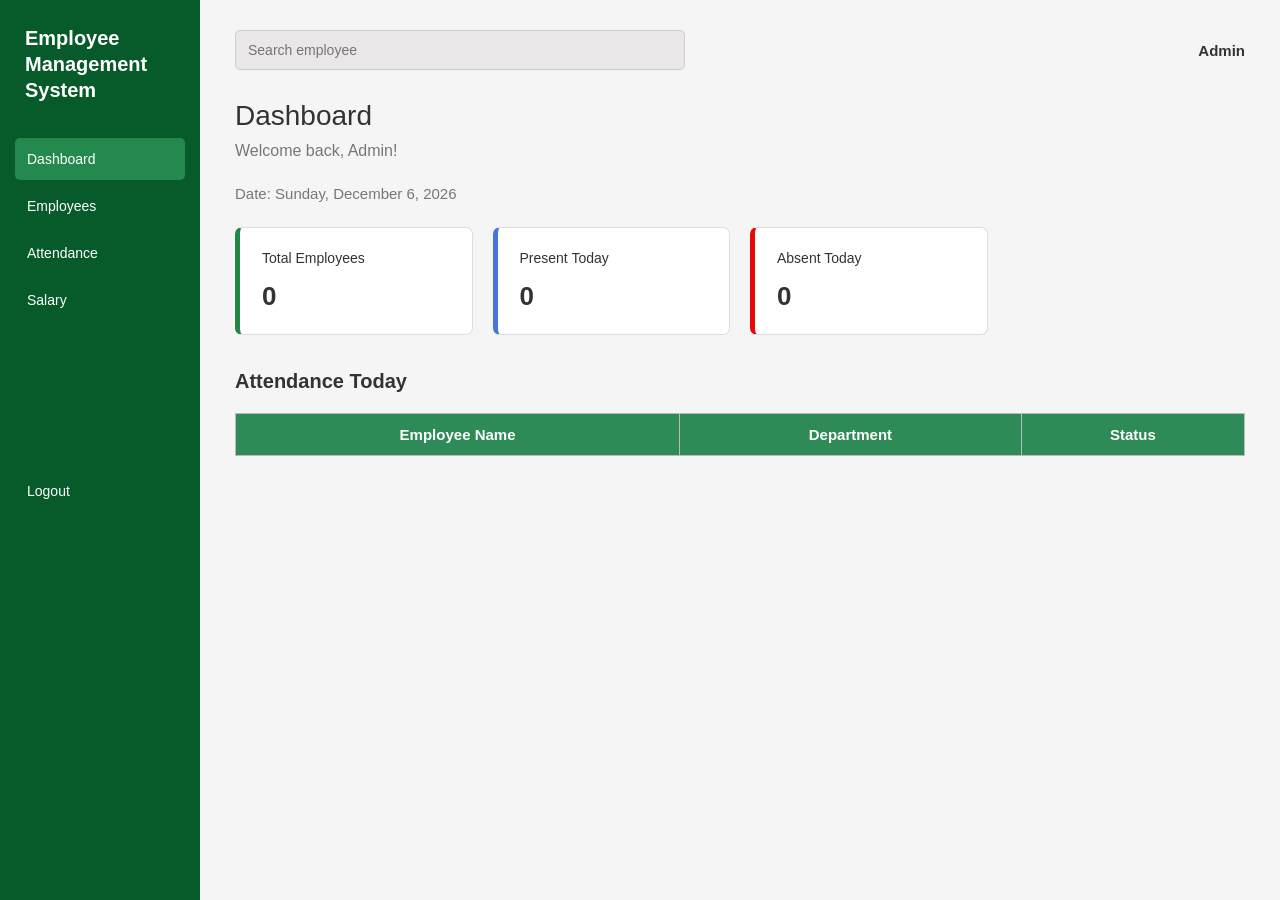
==== index.html @ 4cec6c46 "Add files via upload" ====
<!DOCTYPE html>
<html lang="en">
<head>
    <meta charset="UTF-8">
    <meta name="viewport" content="width=device-width, initial-scale=1.0">
    <title>Employee Management System</title>
</head>
<body>
    <script>
        window.location.replace("Homepage.html");
    </script>
    <p>
        If the page does not open,
        <a href="Homepage.html">click here</a>.
    </p>
</body>
</html>
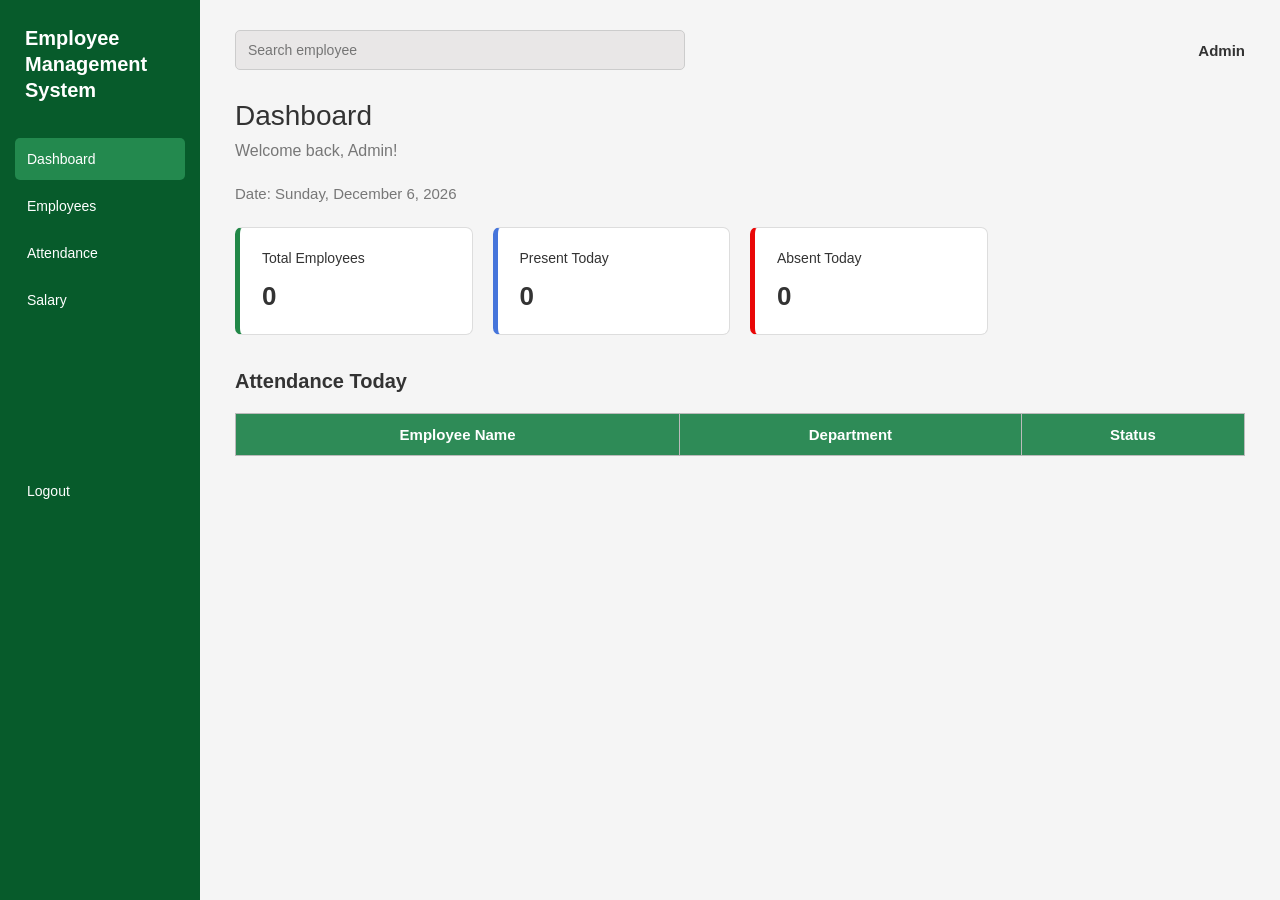
==== commit f9f6f5e8: "Add files via upload" ====
--- a/index.html
+++ b/index.html
@@ -12,7 +12,7 @@
     </script>
     <p>
         If the page does not open,
-        <a href="Homepage.html">click here</a>.
+        <a href="login.html">click here</a>.
     </p>
 </body>
 </html>
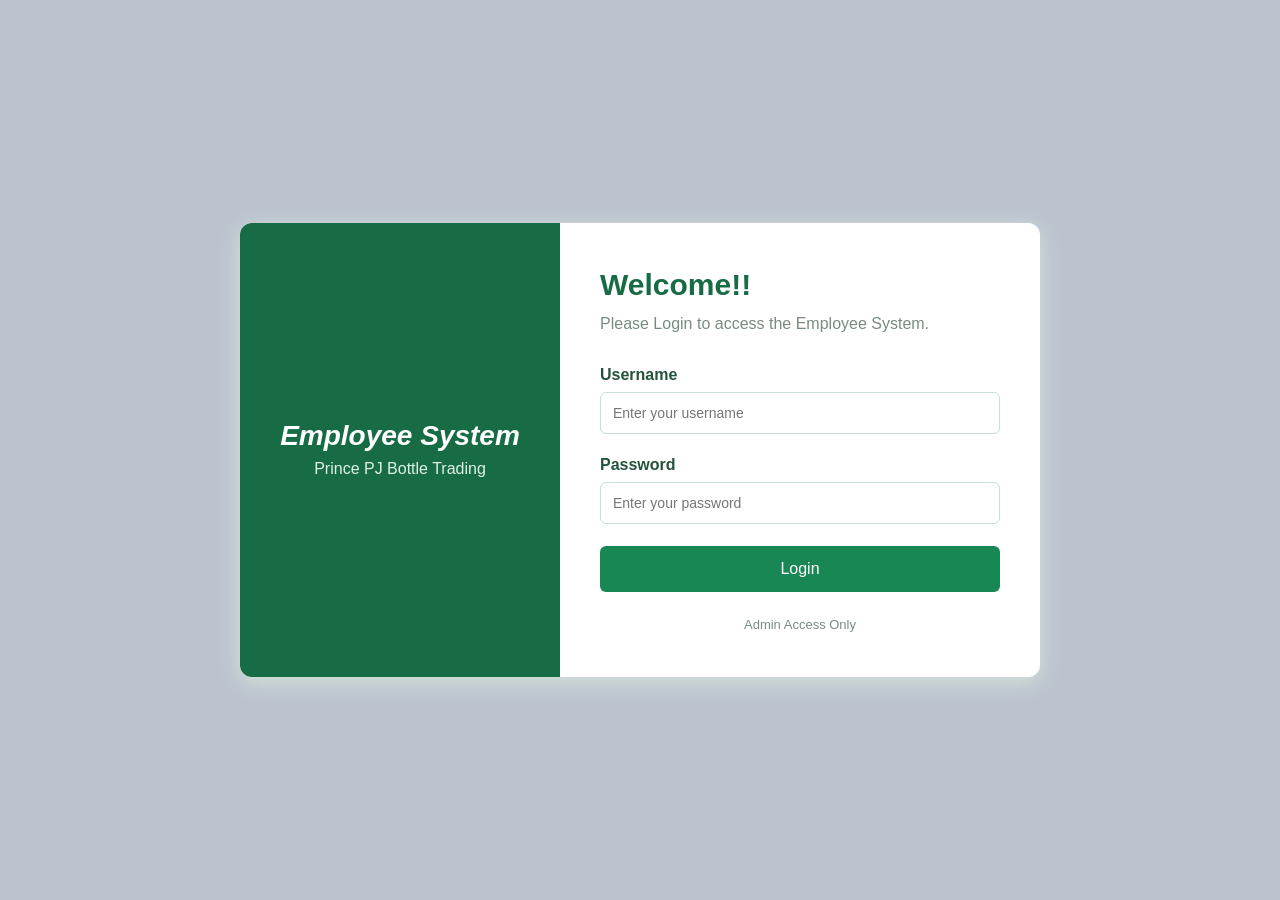
==== commit a3c48ed4: "Add files via upload" ====
--- a/index.html
+++ b/index.html
@@ -8,7 +8,7 @@
 </head>
 <body>
     <script>
-        window.location.replace("Homepage.html");
+        window.location.replace("login.html");
     </script>
     <p>
         If the page does not open,
